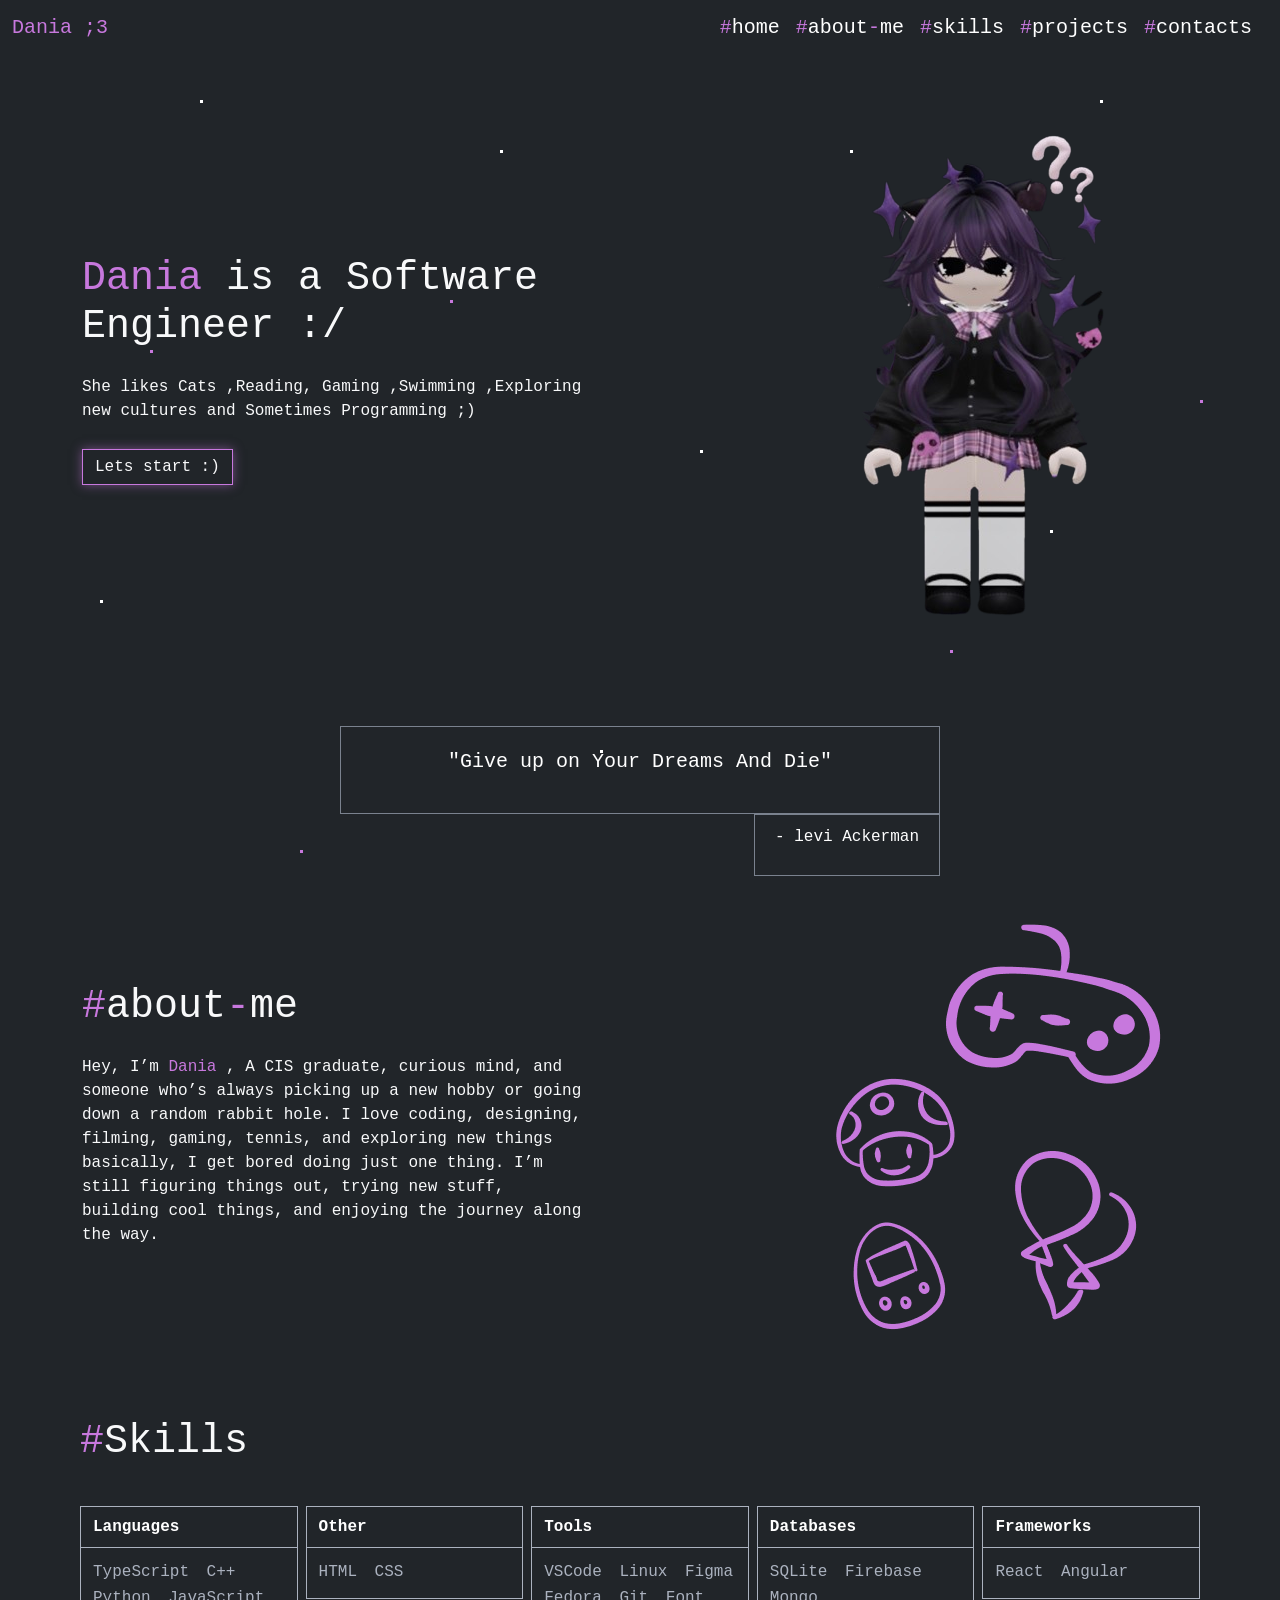
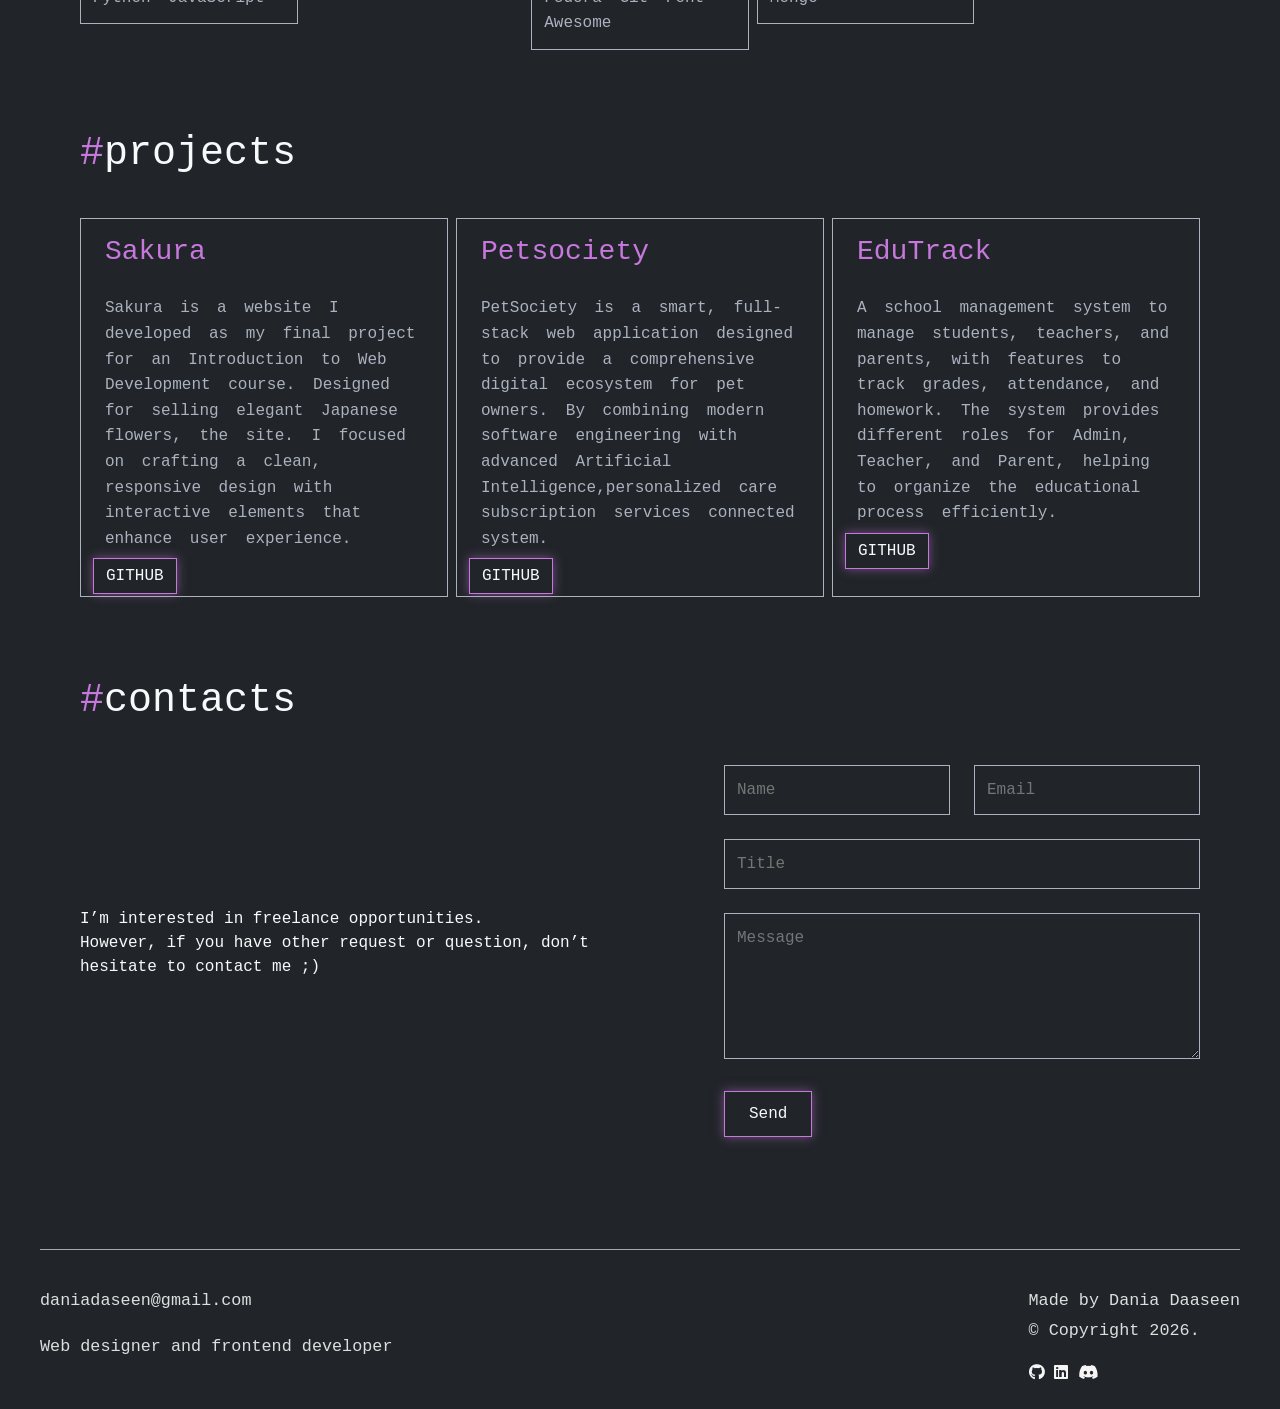
==== index.html @ 3e8ae826 "Add alt attribute to avatar image in index.html and remove unnecessary styles in style.css" ====
<!DOCTYPE html>
<html lang="en">
<head>
    <meta charset="UTF-8">
    <meta name="viewport" content="width=device-width, initial-scale=1.0">
    <title>Dania portfolio</title>
     <link href="https://cdn.jsdelivr.net/npm/bootstrap@5.3.8/dist/css/bootstrap.min.css" rel="stylesheet" integrity="sha384-sRIl4kxILFvY47J16cr9ZwB07vP4J8+LH7qKQnuqkuIAvNWLzeN8tE5YBujZqJLB" crossorigin="anonymous">
    <link   rel="stylesheet" href="style.css"> 
    <link rel="stylesheet" href="https://cdnjs.cloudflare.com/ajax/libs/font-awesome/6.5.1/css/all.min.css">
</head>
<body>

<div class="css-stars"></div>

    <header class="navheader">
    <nav class="navbar navbar-dark bg-dark">
  <div class="container-fluid">
    <a class="navbar-brand" href="#home"><span class="hashtag">Dania ;3</span></a>
    <form class="d-flex" role="search">
        <a class="navbar-brand" href="#home"><span class="hashtag">#</span>home</a>
        <a class="navbar-brand" href="#about-me"><span class="hashtag">#</span>about<span class="hashtag">-</span>me</a>
        <a class="navbar-brand" href="#skills"><span class="hashtag">#</span>skills</a>
        <a class="navbar-brand" href="#projects"><span class="hashtag">#</span>projects</a>
        <a class="navbar-brand" href="#contacts"><span class="hashtag">#</span>contacts</a>
        <!-- <a class="navbar-brand" href="#home"><span class="hashtag">#</span>light-mode</a> -->

    </form>
  </div>
</nav>
</header>

     <section id="home">
      <div class="container">
        <img src="pics/louty.webp" class="avatar" alt="Dania avatar">
      
      <div class=" left-side">
        <h1 class=""><span class="hashtag">Dania</span> is a Software <br>Engineer :/</h1>
        <p class="">She likes Cats ,Reading, Gaming ,Swimming ,Exploring new cultures and Sometimes Programming ;)  </p>
        <div >
          <a  href="#about-me" class="startbutton">Lets start :) </a>
        </div>
      </div>
    </div>
    </section>


    <div class="quote-container">
 
  <div class="quote-box">
    
    <p class="quote-text">"Give up on Your Dreams And Die"</p>
  </div>
  
  
  <div class="author-box">
   
    <p class="author-text">- levi Ackerman</p>
  </div>
</div>





    <section id="about-me">
      <div class="container">
        <img src="pics/Screenshot 2026-09-16 201103.png" class="avatar">
      <div class=" left-side">
        <h1 class=""><span class="hashtag">#</span>about<span class="hashtag">-</span>me</h1>
        <p class="">Hey, I’m <span class="hashtag">Dania</span> , A CIS graduate, curious mind, and someone who’s always picking up a new hobby or going down a random rabbit hole.
        I love coding, designing, filming, gaming, tennis, and exploring new things basically, I get bored doing just one thing.   
        I’m still figuring things out, trying new stuff, building cool things, and enjoying the journey along the way.  </p>
        
      </div>
    </div>
    </section>
        

<section id="skills">
      <div class="name">
    <h1 class=""><span class="hashtag">#</span>Skills</h1>    
    </div>


    <div class="skills-container">
        
  <div class="skill-card">
    <div class="card-header">Languages</div>
    <div class="card-body">TypeScript C++ Python JavaScript</div>
  </div>

  <div class="skill-card">
    <div class="card-header">Other</div>
    <div class="card-body">HTML CSS</div>
  </div>

  <div class="skill-card">
    <div class="card-header">Tools</div>
    <div class="card-body">VSCode Linux Figma Fedora Git Font Awesome</div>
  </div>

  <div class="skill-card">
    <div class="card-header">Databases</div>
    <div class="card-body">SQLite Firebase Mongo</div>
  </div>

  <div class="skill-card">
    <div class="card-header">Frameworks</div>
    <div class="card-body">React Angular</div>
  </div>
</div>

    </section>
    




    <section id="projects">
      <div class="name">
    <h1 class=""><span class="hashtag">#</span>projects</h1>    
    </div>
    
    <div class="project-container">
    
  <div class="project-card">
    <div class="projectcardheader"><h3><span class="hashtag">Sakura</span></h3></div>
    <div class="card-body">Sakura is a website I developed as my final project for an Introduction to Web Development course. Designed for selling elegant Japanese flowers, the site. I focused on crafting a clean, responsive design with interactive elements that enhance user experience.</div>
            <a href="https://github.com/" target="_blank" rel="noopener noreferrer" class="startbutton">GITHUB</a>

  </div>

  <div class="project-card">
    <div class="projectcardheader"><h3><span class="hashtag">Petsociety</span></h3></div>
    <div class="card-body">PetSociety is a smart, full-stack web application designed to provide a comprehensive digital ecosystem for pet owners. By combining modern software engineering with advanced Artificial Intelligence,personalized care subscription services connected system.</div>
             <a href="https://github.com/" target="_blank" rel="noopener noreferrer" class="startbutton">GITHUB</a>

  </div>

  <div class="project-card">
    <div class="projectcardheader"><h3><span class="hashtag">EduTrack</span></h3></div>
    <div class="card-body">A school management system to manage students, teachers, and parents, with features to track grades, attendance, and homework. The system provides different roles for Admin, Teacher, and Parent, helping to organize the educational process efficiently.</div>
     <a href="https://github.com/" target="_blank" rel="noopener noreferrer" class="startbutton">GITHUB</a>

  
  </div>
</div>

    </section class="last-section">
    



    <section  class="contact-section"  id="contacts">
  <div class="name">
    <h1><span class="hashtag">#</span>contacts</h1>
  </div>



  <div class="contact-container">

    <div class=" contactside">
        <p class="">I’m interested in freelance opportunities. <br>However, if you have other request or question, don’t hesitate to contact me ;)  </p>
        
      </div>
    <form class="contact-form">
      <div class="form-row">
        <div class="form-group ">
          <input type="text" id="name" placeholder="Name" required>
        </div>
        <div class="form-group ">
          <input type="email" id="email" placeholder="Email" required>
        </div>
      </div>

      <div class="form-group">
        <input type="text" id="title" placeholder="Title" required>
      </div>

      <div class="form-group">
        <textarea id="message" rows="5" placeholder="Message" required></textarea>
      </div>

      <button type="submit" class="startbutton send-btn">Send</button>
    </form>
  </div>
</section>

<footer class="site-footer">
  <div class="footer-line"></div>

  <div class="footer-content">
    <div class="footer-left">
      <p class="footer-email">daniadaseen@gmail.com</p>
      <p class="footer-tagline">Web designer and frontend developer</p>
    
    </div>

    <div class="footer-right">
    <p class="footer-copy"> Made by Dania Daaseen <br>© Copyright 2026.</p>     
     <div class="social-icons">
      <span><i class="fa-brands fa-github"></i></span>
      <span><i class="fa-brands fa-linkedin"></i></span>
       <span><i class="fa-brands fa-discord"></i></span>

        
      </div>
    </div>
  </div>
</footer>

    
</body>
</html>
---- style.css ----
@media (max-width: 768px) {
  .container,
  .skills-container,
  .project-container { flex-direction: column; }

  .left-side,
  .quote-box,
  .project-card { width: 100%; }

  .container img { max-width: 100%; height: auto; }

  .name,
  .skills-container,
  .project-container { margin-left: 1rem; margin-right: 1rem; }
}











html {
  scroll-behavior: smooth;
}

body{
    background-color: #212529;
    color: #f8f9fa;
     font-family: 'Fira Code', monospace;
}
section{
   margin-bottom: 5rem;
}
.container{

    display: flex;
    justify-content: space-between;
    align-items: center;
    flex-direction: row-reverse;
   margin-top:2rem;
   margin-bottom: 2rem;
    

}




.hashtag{
    color: #C778DD;

}
.left-side{
    display: flex;
    flex-direction: column;
    gap: 1rem;
    width: 500px;
}

.startbutton{
    background-color: #212529;
    cursor: pointer;
    border: 1px solid #C778DD;
    color: #f8f9fa;
    padding: 8px 12px;
    text-decoration: none;
    transition: 0.2s ease;
    box-shadow: 0 0 10px rgba(199, 120, 221, 0.5);
}

.startbutton:hover {
    background-color: rgba(199, 120, 221, 0.12);
    text-decoration: none;
    color: #f8f9fa;
}



.quote-container {
    display: grid;
    justify-content: center;
    align-items: center;
    color: #ffffff;
}

.quote-box {
  border: 1px solid #7a828e;
  padding: 20px 30px;
  text-align: center;
  width: 600px;

    

}


.quote-text {
  font-size: 20px;
}

.author-box {
  border: 1px solid #7a828e;
  padding: 10px 20px;
  text-align: right;
  margin-left: auto; 
  
}

.author-text {
  font-size: 16px;
}


.quote-icon {
  position: absolute;
  background-color: #2c2f36; 
  font-size: 24px;
  color: #7a828e;
}

.name{
    display: flex;
   margin-top:2rem;
   margin-bottom: 2rem;
    margin-left: 5rem;
        margin-right: 5rem;



}
.navheader{
    position: sticky;
    top: 0;
}



.skills-container {
  display: flex;
  flex-wrap: wrap; 
  gap: .5rem;
  justify-content: flex-start;
  align-items: flex-start; 
  margin-top:2rem;
   margin-bottom: 2rem;
    margin-left: 5rem;
     margin-right: 5rem;

}

.skill-card {
  border: 1px solid #abb2bf;
  width: 180px; 
  flex: 1; 
  max-width: 250px; 
}


.card-header {
  border-bottom: 1px solid #abb2bf; 
  padding: 8px 12px;
  font-weight: bold;
  color: #ffffff;
}

.card-body {
  padding: 12px;
  color: #abb2bf; 
  line-height: 1.6;
  word-spacing: 8px; }

  



/* project cards */



  
.project-container {
  display: flex;
  justify-content: center;
  /* align-items: center; */
  gap: .5rem;
  /* margin-top:2rem;
   margin-bottom: 2rem; */
    margin-left: 5rem;
     margin-right: 5rem;

}

.project-card {
  border: 1px solid #abb2bf;
  /* width: 180px;  */
  flex: 1; 
  width: 350px; 
  padding: 8px 12px;
}



  .projectcardheader {
    /* text-decoration: underline #abb2bf ; */
  padding: 8px 12px;
  font-weight: bold;
  color: #ffffff;
}






.contact-container {
  display: flex;
    justify-content: space-between;
    align-items: center;
   margin-top:2rem;
   margin-bottom: 2rem;
    margin-left: 5rem;
     margin-right: 5rem;
     gap: 2rem;
    
}

.contact-form {
  max-width: 700px;
  display: flex;
  flex-direction: column;
  gap: 1.5rem;
  margin-left: 2rem;

}

.form-row {
  display: flex;
  gap: 1.5rem;
}
.contactside{
  
  flex: 1;
  display: flex;
  flex-direction: column;
  gap: 1rem;
}

.form-row input, .form-group input, .form-group textarea {
  width: 100%;
  padding: 12px;
  background: transparent;
  border: 1px solid #abb2bf;
  color: #f8f9fa;
  font-family: 'Fira Code', monospace;
  font-size: 16px;
  outline: none;
}




.send-btn {
  align-self: flex-start;
  padding: 10px 24px;
}




/* Footer  */




.site-footer {
  width: min(100%, 1400px);
  margin: 0 auto;
  padding: 2rem 2.5rem 1.5rem;
  color: #f5f5f5;
}

.footer-line {
  border-top: 1px solid rgba(255, 255, 255, 0.6);
  margin-bottom: 2.2rem;
}

.footer-content {
  display: flex;
  justify-content: space-between;
  align-items: flex-start;
  gap: 2rem;
}

.footer-left {
  flex: 1;
}

.footer-email,
.footer-tagline,
.footer-copy {
  margin: 1rm;
  font-size: 1.05rem;
  line-height: 1.8;
  color: rgba(255, 255, 255, 0.85);
  font-family: 'Fira Code', monospace;
}




.social-icons span {
  
  width: 32px;
  height: 32px;
}



@media (max-width: 768px) {
  .contact-container { margin: 0 1rem; }
  .form-row { flex-direction: column; }

}


.startbutton:hover {
    background-color: #C778DD;
    color: #212529;
    border: 1px solid #C778DD;
}







/*style for stars in the background */

.css-stars {
  position: fixed;
  top: 0;
  left: 0;
  width: 3px;
  height: 3px;
  background: transparent;
  z-index: -1;
  pointer-events: none;
  
  box-shadow: 
    200px 100px #fff, 450px 300px #C778DD, 850px 150px #fff, 1200px 400px #C778DD,
    100px 600px #fff, 600px 750px #fff, 1400px 200px #fff, 950px 650px #C778DD,
    300px 850px #C778DD, 1300px 800px #fff, 700px 450px #fff, 1100px 100px #fff,
    150px 350px #C778DD, 500px 150px #fff, 1050px 530px #fff, 1550px 700px #C778DD;

  animation: twinkle 4s infinite ease-in-out alternate, moveStars 40s infinite linear;
    }

  @keyframes twinkle {
  0% { opacity: 0.3; }
  50% { opacity: 1; }
  100% { opacity: 0.4; }
  }

  @keyframes moveStars {
  from { transform: translateY(0); }
  to { transform: translateY(-100px); }
  }
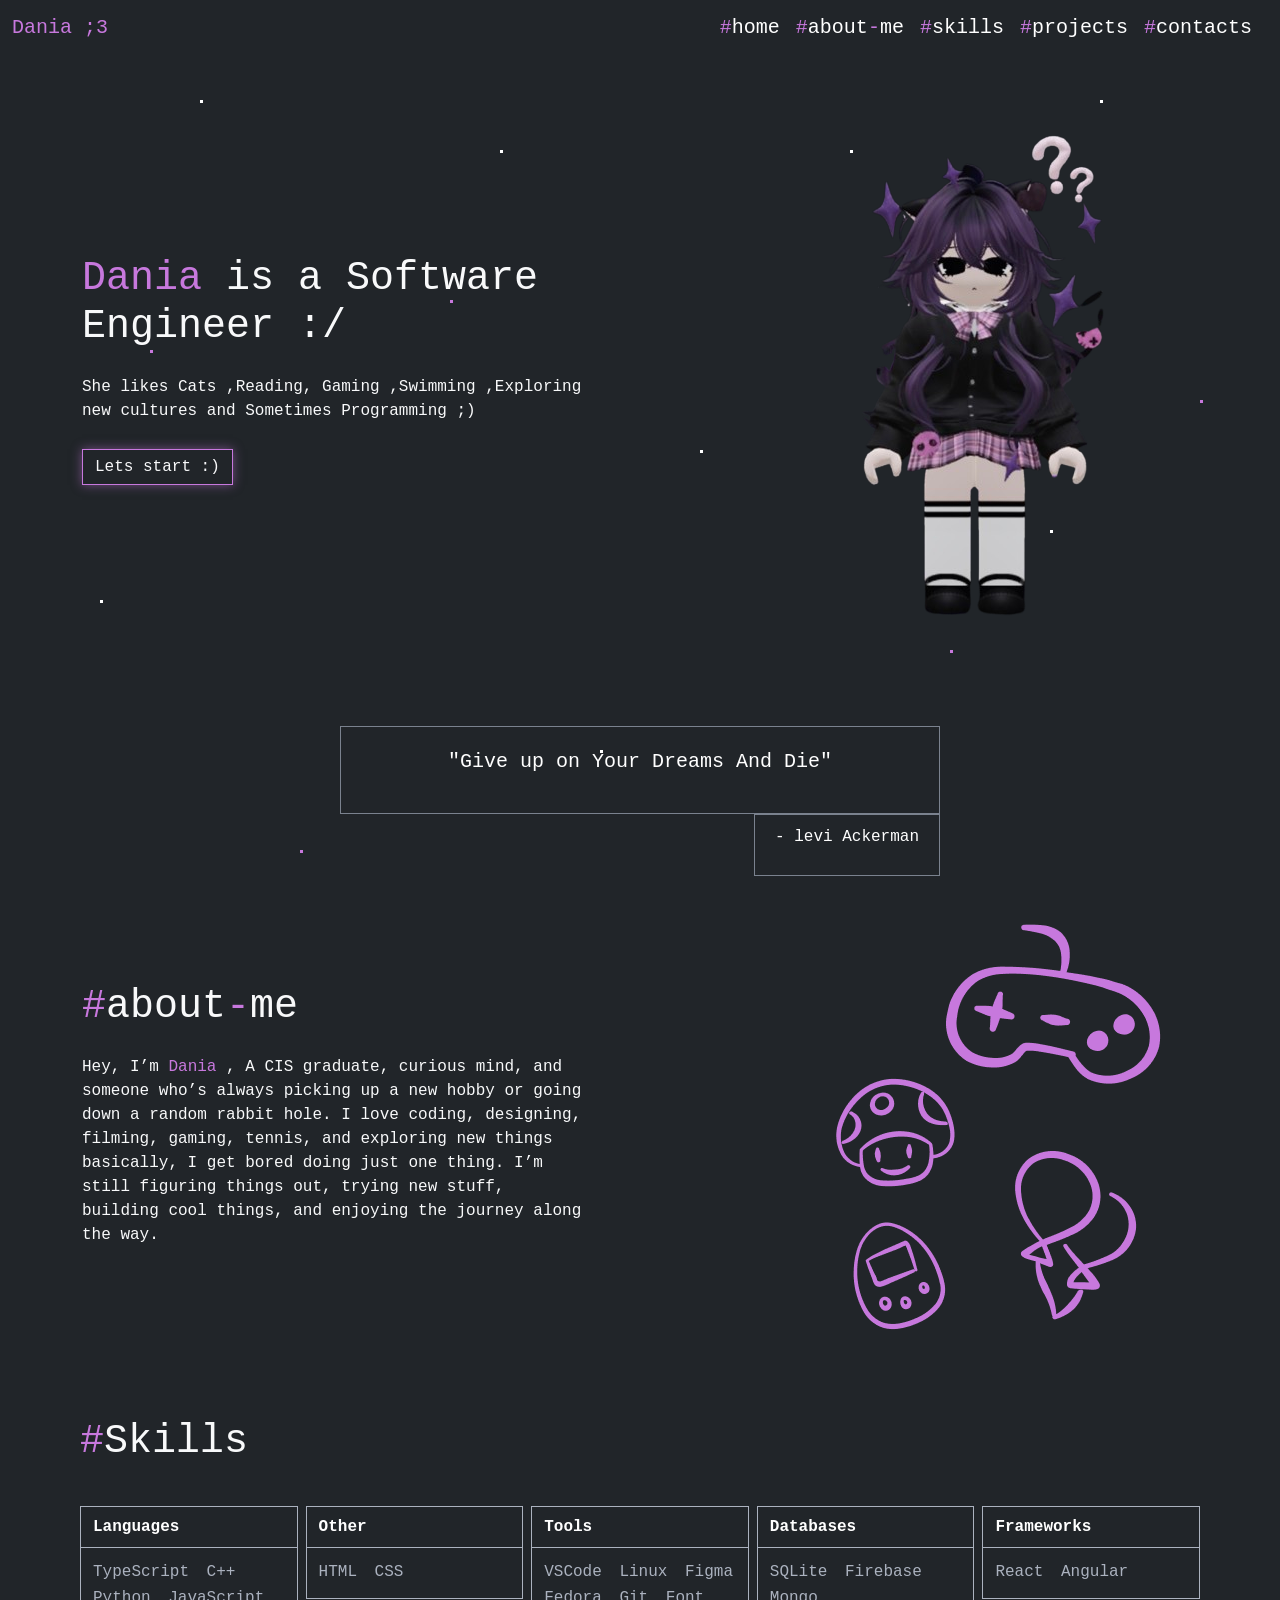
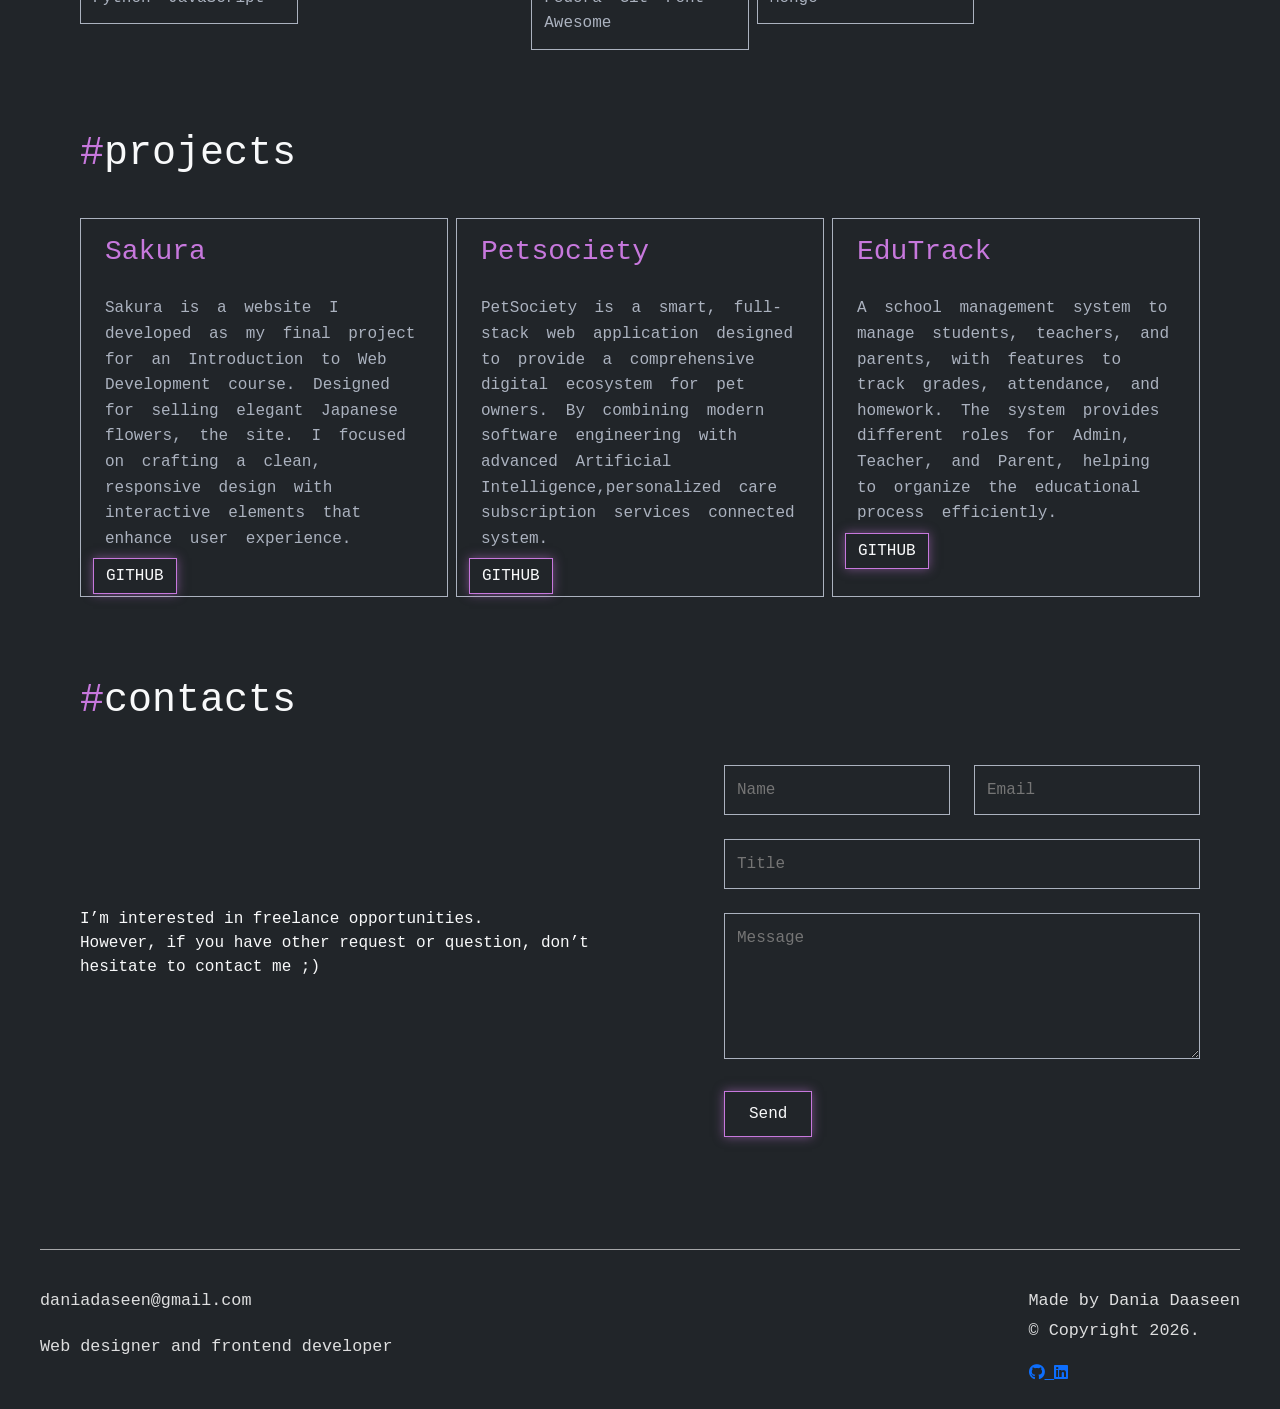
==== commit 41d93d7c: "Update footer links and simplify CSS media queries for better responsiveness" ====
--- a/index.html
+++ b/index.html
@@ -31,7 +31,7 @@
 
      <section id="home">
       <div class="container">
-        <img src="pics/louty.webp" class="avatar" alt="Dania avatar">
+        <img src="pics/avatar-removebg-preview.png" class="avatar" alt="Dania avatar">
       
       <div class=" left-side">
         <h1 class=""><span class="hashtag">Dania</span> is a Software <br>Engineer :/</h1>
@@ -126,21 +126,21 @@
   <div class="project-card">
     <div class="projectcardheader"><h3><span class="hashtag">Sakura</span></h3></div>
     <div class="card-body">Sakura is a website I developed as my final project for an Introduction to Web Development course. Designed for selling elegant Japanese flowers, the site. I focused on crafting a clean, responsive design with interactive elements that enhance user experience.</div>
-            <a href="https://github.com/" target="_blank" rel="noopener noreferrer" class="startbutton">GITHUB</a>
+            <a href="https://github.com/danialouty/Sakura.git" target="_blank" rel="noopener noreferrer" class="startbutton">GITHUB</a>
 
   </div>
 
   <div class="project-card">
     <div class="projectcardheader"><h3><span class="hashtag">Petsociety</span></h3></div>
     <div class="card-body">PetSociety is a smart, full-stack web application designed to provide a comprehensive digital ecosystem for pet owners. By combining modern software engineering with advanced Artificial Intelligence,personalized care subscription services connected system.</div>
-             <a href="https://github.com/" target="_blank" rel="noopener noreferrer" class="startbutton">GITHUB</a>
+             <a href="https://github.com/danialouty/Petsociety.git" target="_blank" rel="noopener noreferrer" class="startbutton">GITHUB</a>
 
   </div>
 
   <div class="project-card">
     <div class="projectcardheader"><h3><span class="hashtag">EduTrack</span></h3></div>
     <div class="card-body">A school management system to manage students, teachers, and parents, with features to track grades, attendance, and homework. The system provides different roles for Admin, Teacher, and Parent, helping to organize the educational process efficiently.</div>
-     <a href="https://github.com/" target="_blank" rel="noopener noreferrer" class="startbutton">GITHUB</a>
+     <a href="https://github.com/danialouty/EduTrack.git" target="_blank" rel="noopener noreferrer" class="startbutton">GITHUB</a>
 
   
   </div>
@@ -200,9 +200,16 @@
     <div class="footer-right">
     <p class="footer-copy"> Made by Dania Daaseen <br>© Copyright 2026.</p>     
      <div class="social-icons">
-      <span><i class="fa-brands fa-github"></i></span>
-      <span><i class="fa-brands fa-linkedin"></i></span>
-       <span><i class="fa-brands fa-discord"></i></span>
+      <a href="https://github.com/danialouty" >
+  <span><i class="fa-brands fa-github"></i></span>
+</a>
+
+<a href="https://www.linkedin.com/in/dania-n-daaseen/" >
+  <span><i class="fa-brands fa-linkedin"></i></span>
+</a>
+
+
+
 
         
       </div>
--- a/style.css
+++ b/style.css
@@ -1,18 +1,8 @@
 
 @media (max-width: 768px) {
-  .container,
-  .skills-container,
-  .project-container { flex-direction: column; }
-
-  .left-side,
-  .quote-box,
-  .project-card { width: 100%; }
-
-  .container img { max-width: 100%; height: auto; }
-
-  .name,
-  .skills-container,
-  .project-container { margin-left: 1rem; margin-right: 1rem; }
+  .container {
+    flex-direction: column;
+  }
 }
 
 
@@ -322,11 +312,6 @@
 
 
 
-@media (max-width: 768px) {
-  .contact-container { margin: 0 1rem; }
-  .form-row { flex-direction: column; }
-
-}
 
 
 .startbutton:hover {
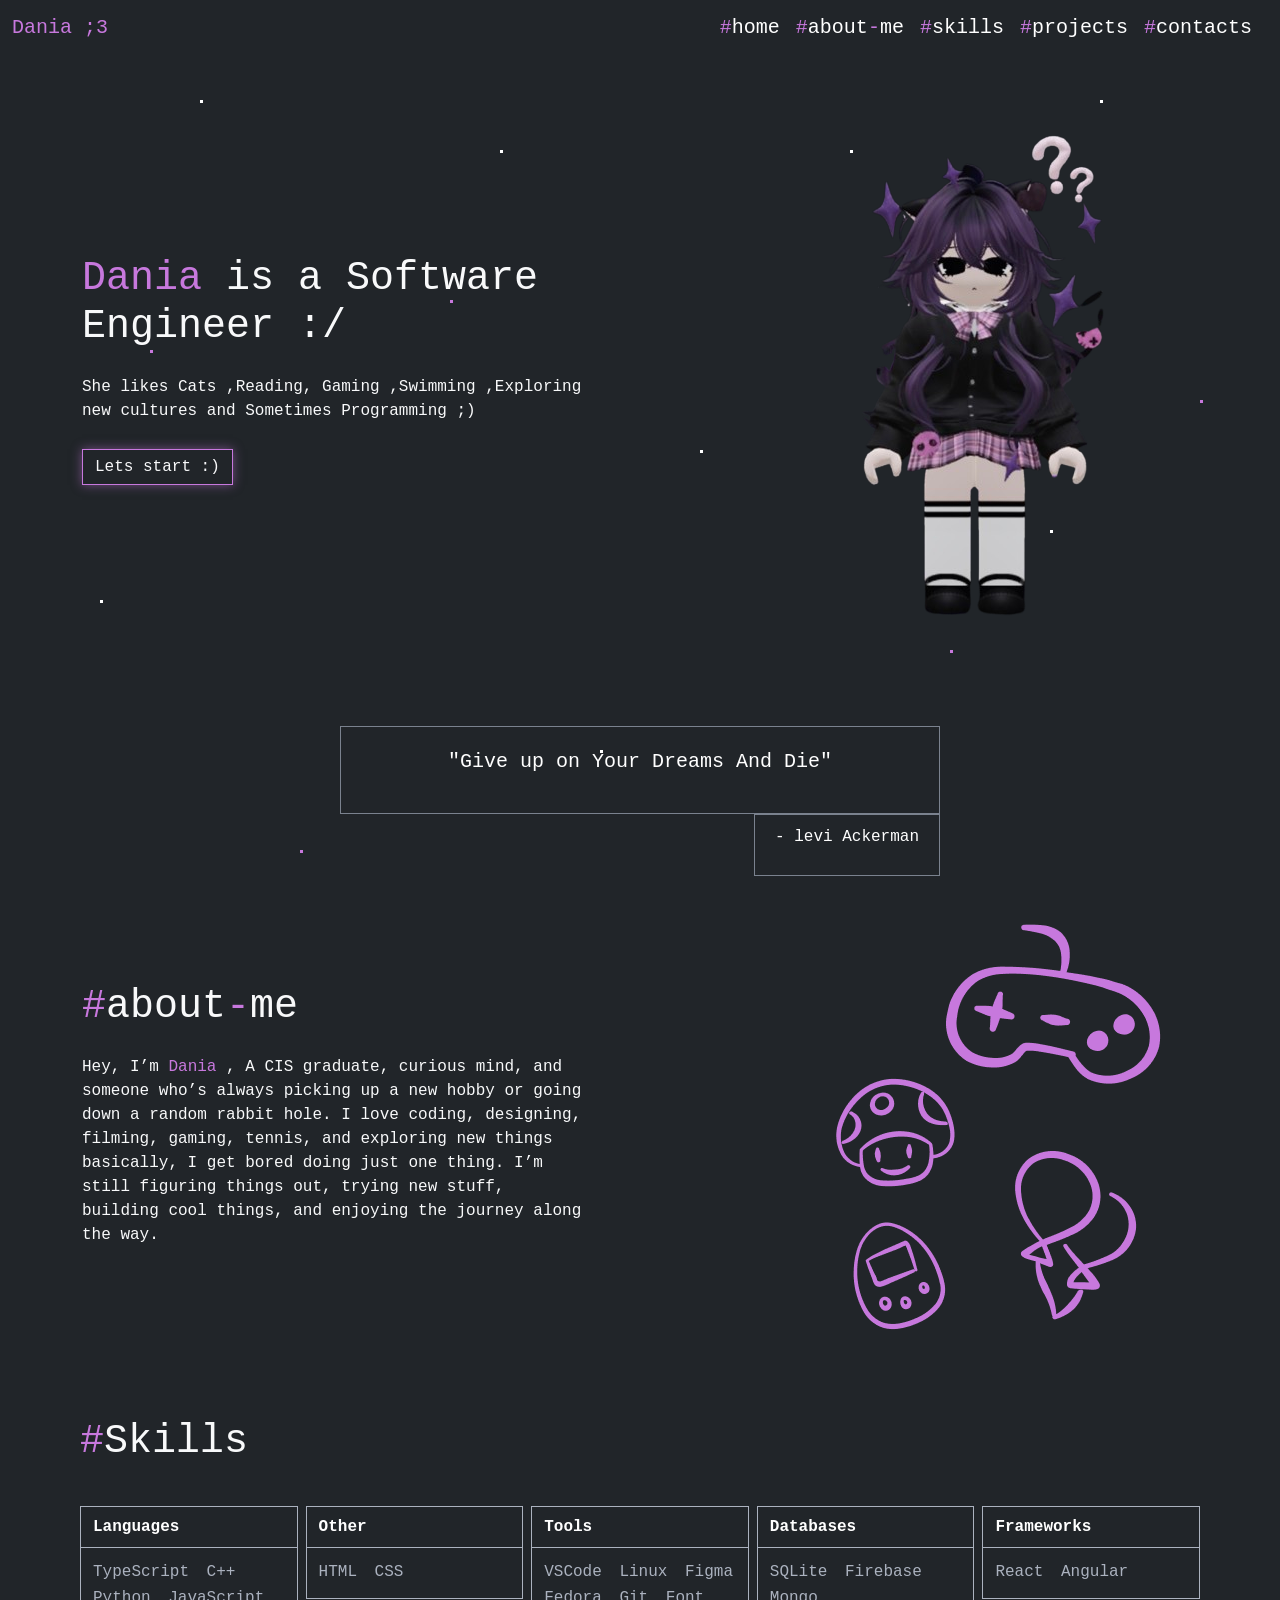
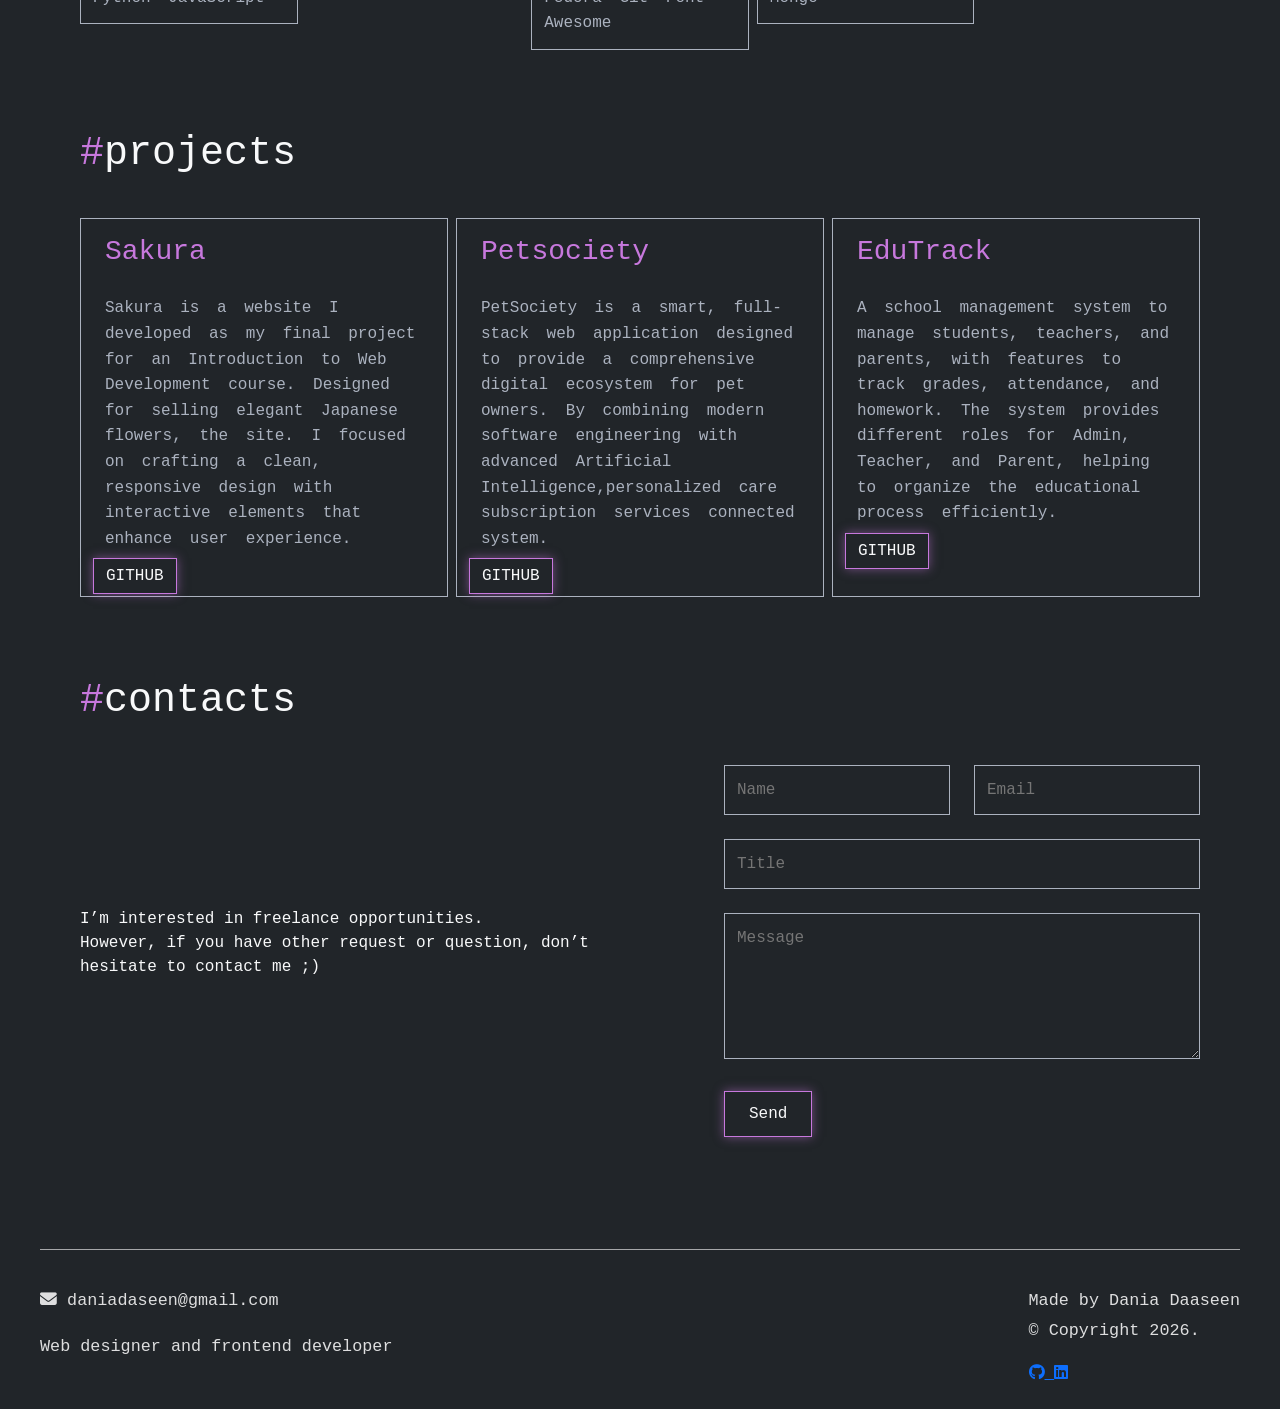
==== commit e249123b: "Enhance footer email display with icon for improved visual appeal" ====
--- a/index.html
+++ b/index.html
@@ -192,22 +192,23 @@
 
   <div class="footer-content">
     <div class="footer-left">
-      <p class="footer-email">daniadaseen@gmail.com</p>
+      <p class="footer-email"><i class="fa-solid fa-envelope"></i>  daniadaseen@gmail.com</p>
       <p class="footer-tagline">Web designer and frontend developer</p>
     
     </div>
 
     <div class="footer-right">
     <p class="footer-copy"> Made by Dania Daaseen <br>© Copyright 2026.</p>     
-     <div class="social-icons">
-      <a href="https://github.com/danialouty" >
-  <span><i class="fa-brands fa-github"></i></span>
-</a>
-
-<a href="https://www.linkedin.com/in/dania-n-daaseen/" >
-  <span><i class="fa-brands fa-linkedin"></i></span>
-</a>
-
+     <div >
+      <a href="https://github.com/danialouty"  >
+      <span class="social-icons"><i class="fa-brands fa-github"></i></span>
+      </a>
+
+      <a href="https://www.linkedin.com/in/dania-n-daaseen/" >
+      <span class="social-icons"><i class="fa-brands fa-linkedin"></i></span>
+      </a>
+
+      
 
 
 
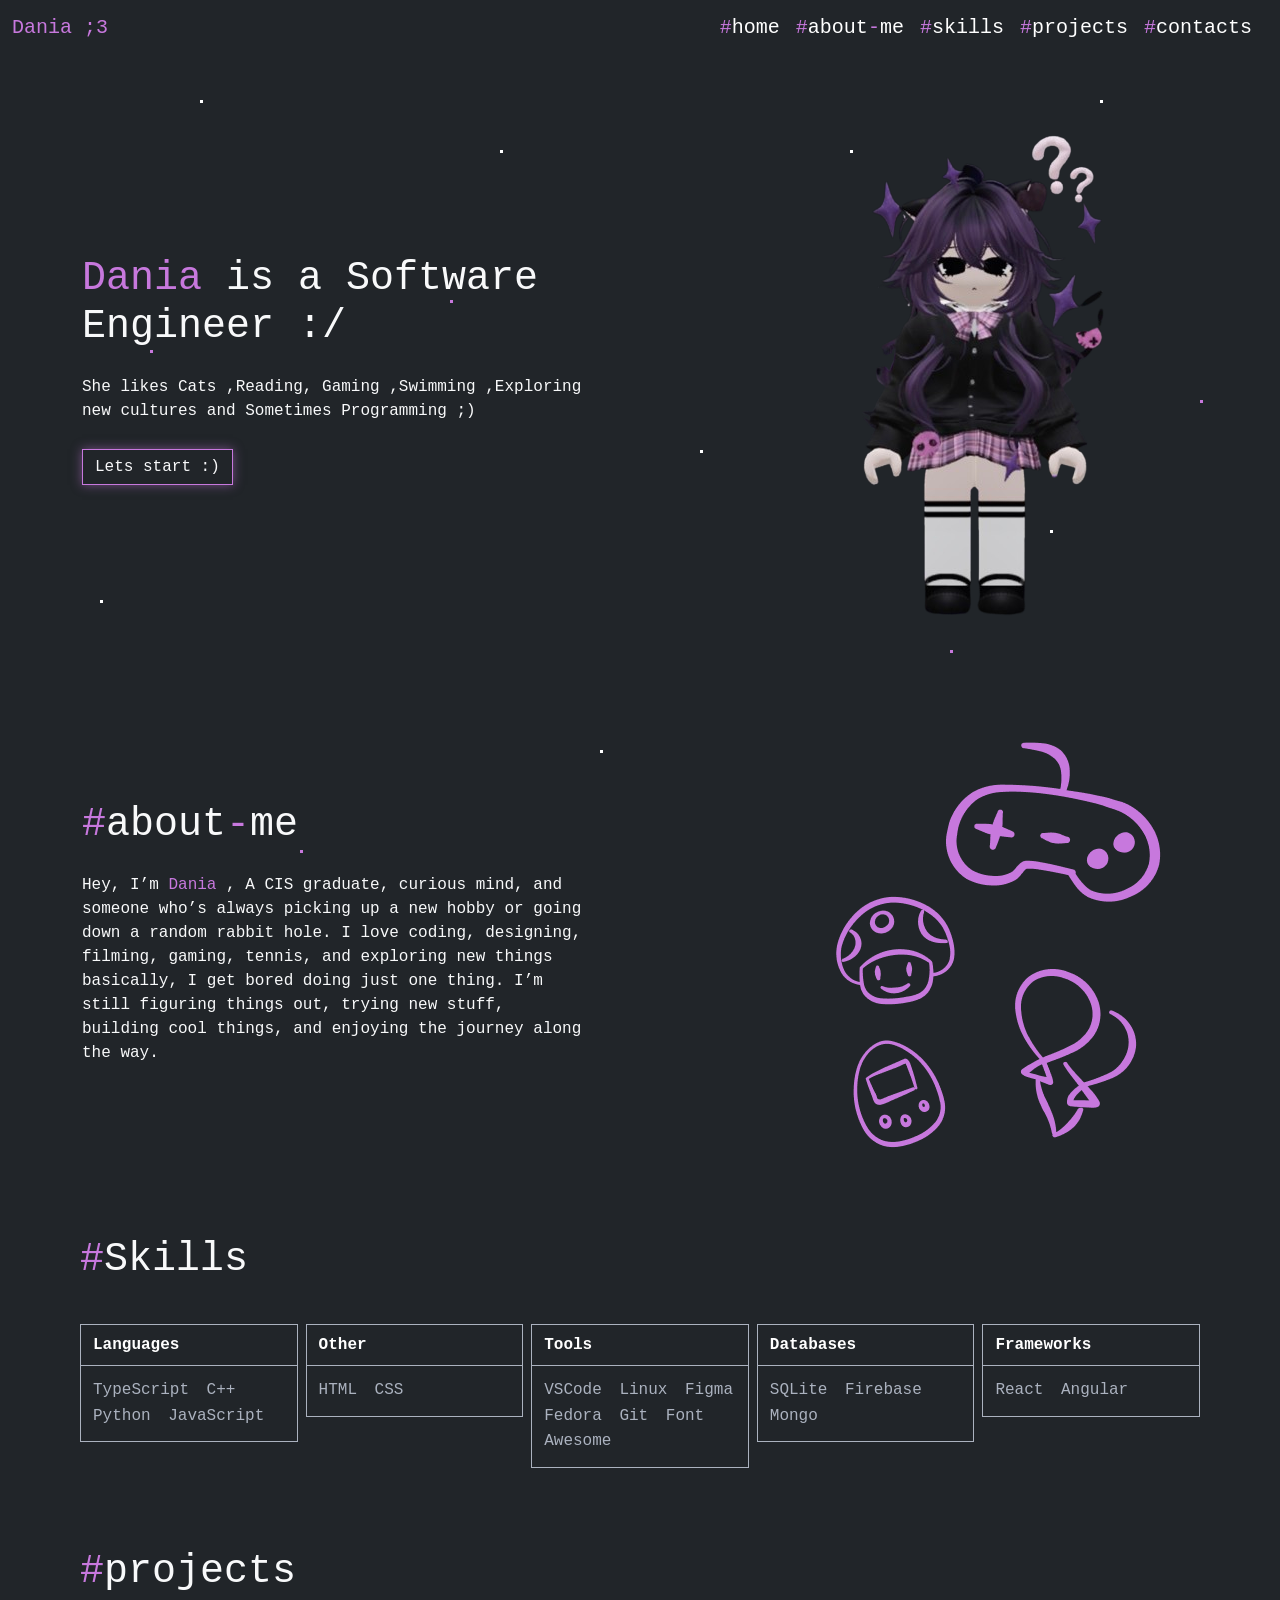
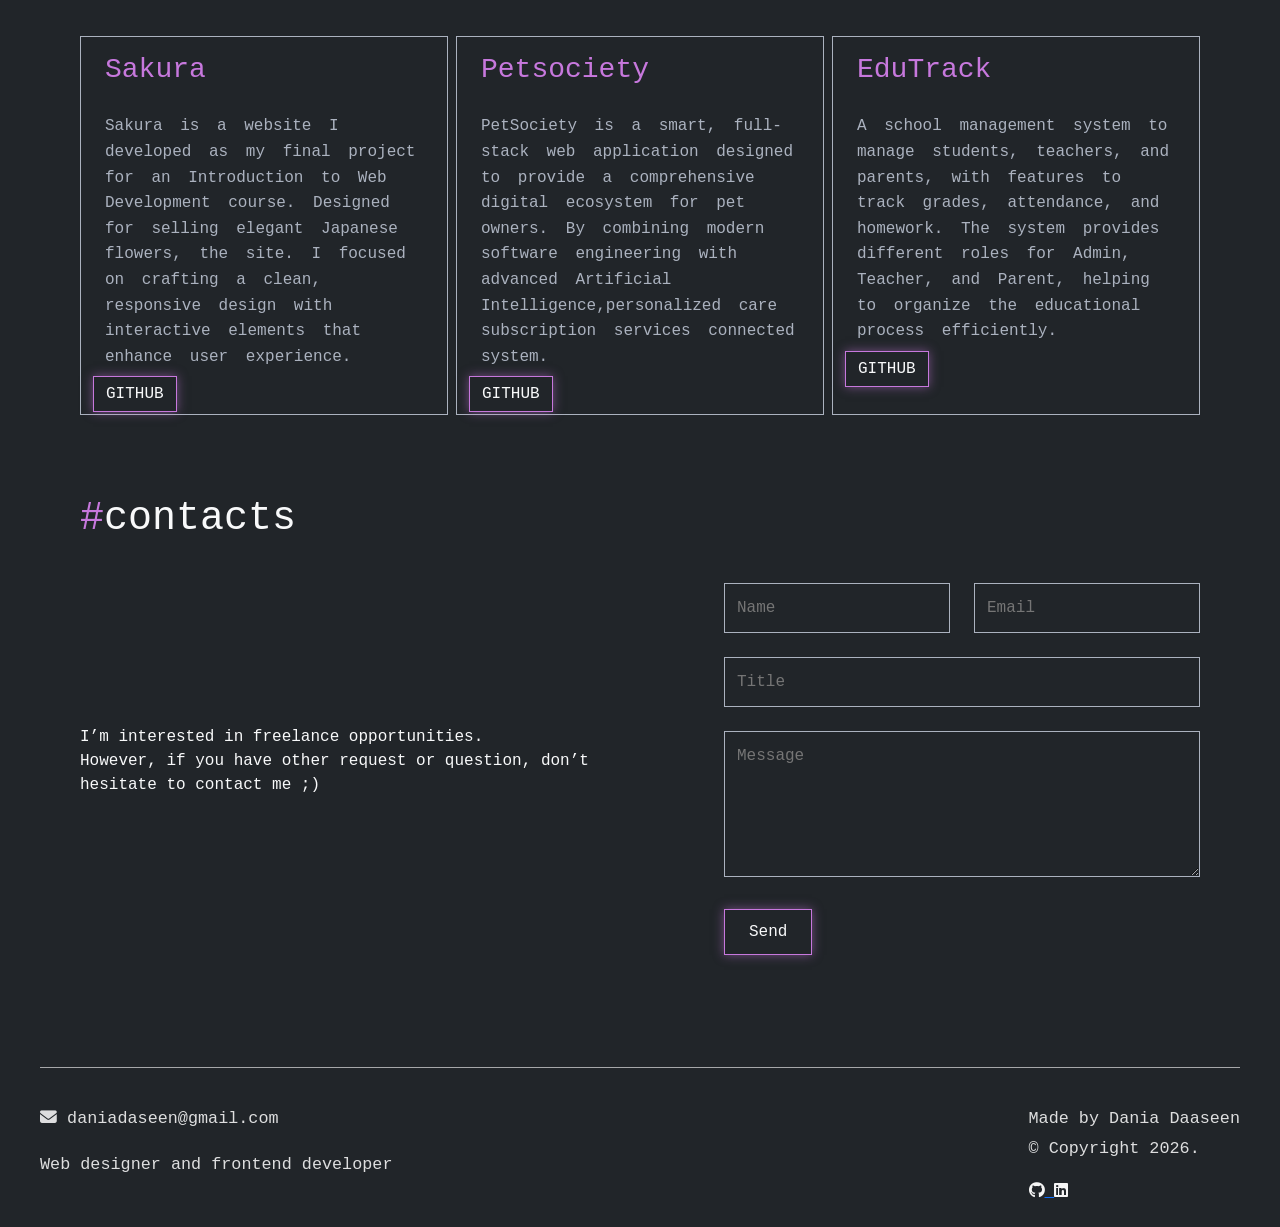
==== commit d71998f8: "Comment out quote container section for future use" ====
--- a/index.html
+++ b/index.html
@@ -44,7 +44,7 @@
     </section>
 
 
-    <div class="quote-container">
+    <!-- <div class="quote-container">
  
   <div class="quote-box">
     
@@ -56,7 +56,7 @@
    
     <p class="author-text">- levi Ackerman</p>
   </div>
-</div>
+</div> -->
 
 
 
--- a/style.css
+++ b/style.css
@@ -1,9 +1,4 @@
 
-@media (max-width: 768px) {
-  .container {
-    flex-direction: column;
-  }
-}
 
 
 
@@ -304,8 +299,9 @@
 
 
 
-.social-icons span {
-  
+.social-icons {
+  text-decoration: none;
+  color: #f5f5f5;
   width: 32px;
   height: 32px;
 }
@@ -360,4 +356,55 @@
 
 
 
-
+@media (max-width: 768px) {
+  .container {
+    flex-direction: column;
+    padding: 0 1.5rem;
+  }
+
+  .left-side {
+    width: 100%;
+  }
+
+  .quote-box {
+    width: 100%;
+    max-width: 90vw;
+  }
+
+  .name, 
+  .skills-container, 
+  .project-container, 
+  .contact-container {
+    margin-left: 1.5rem;
+    margin-right: 1.5rem;
+  }
+
+  .project-container {
+    flex-direction: column;
+  }
+
+  .project-card {
+    width: 100%;
+  }
+
+  .contact-container {
+    flex-direction: column;
+    align-items: flex-start;
+  }
+
+  .contact-form {
+    margin-left: 0;
+    width: 100%;
+  }
+
+  .form-row {
+    flex-direction: column;
+    gap: 1.5rem;
+  }
+
+  .footer-content {
+    flex-direction: column;
+    gap: 1.5rem;
+  }
+}
+
